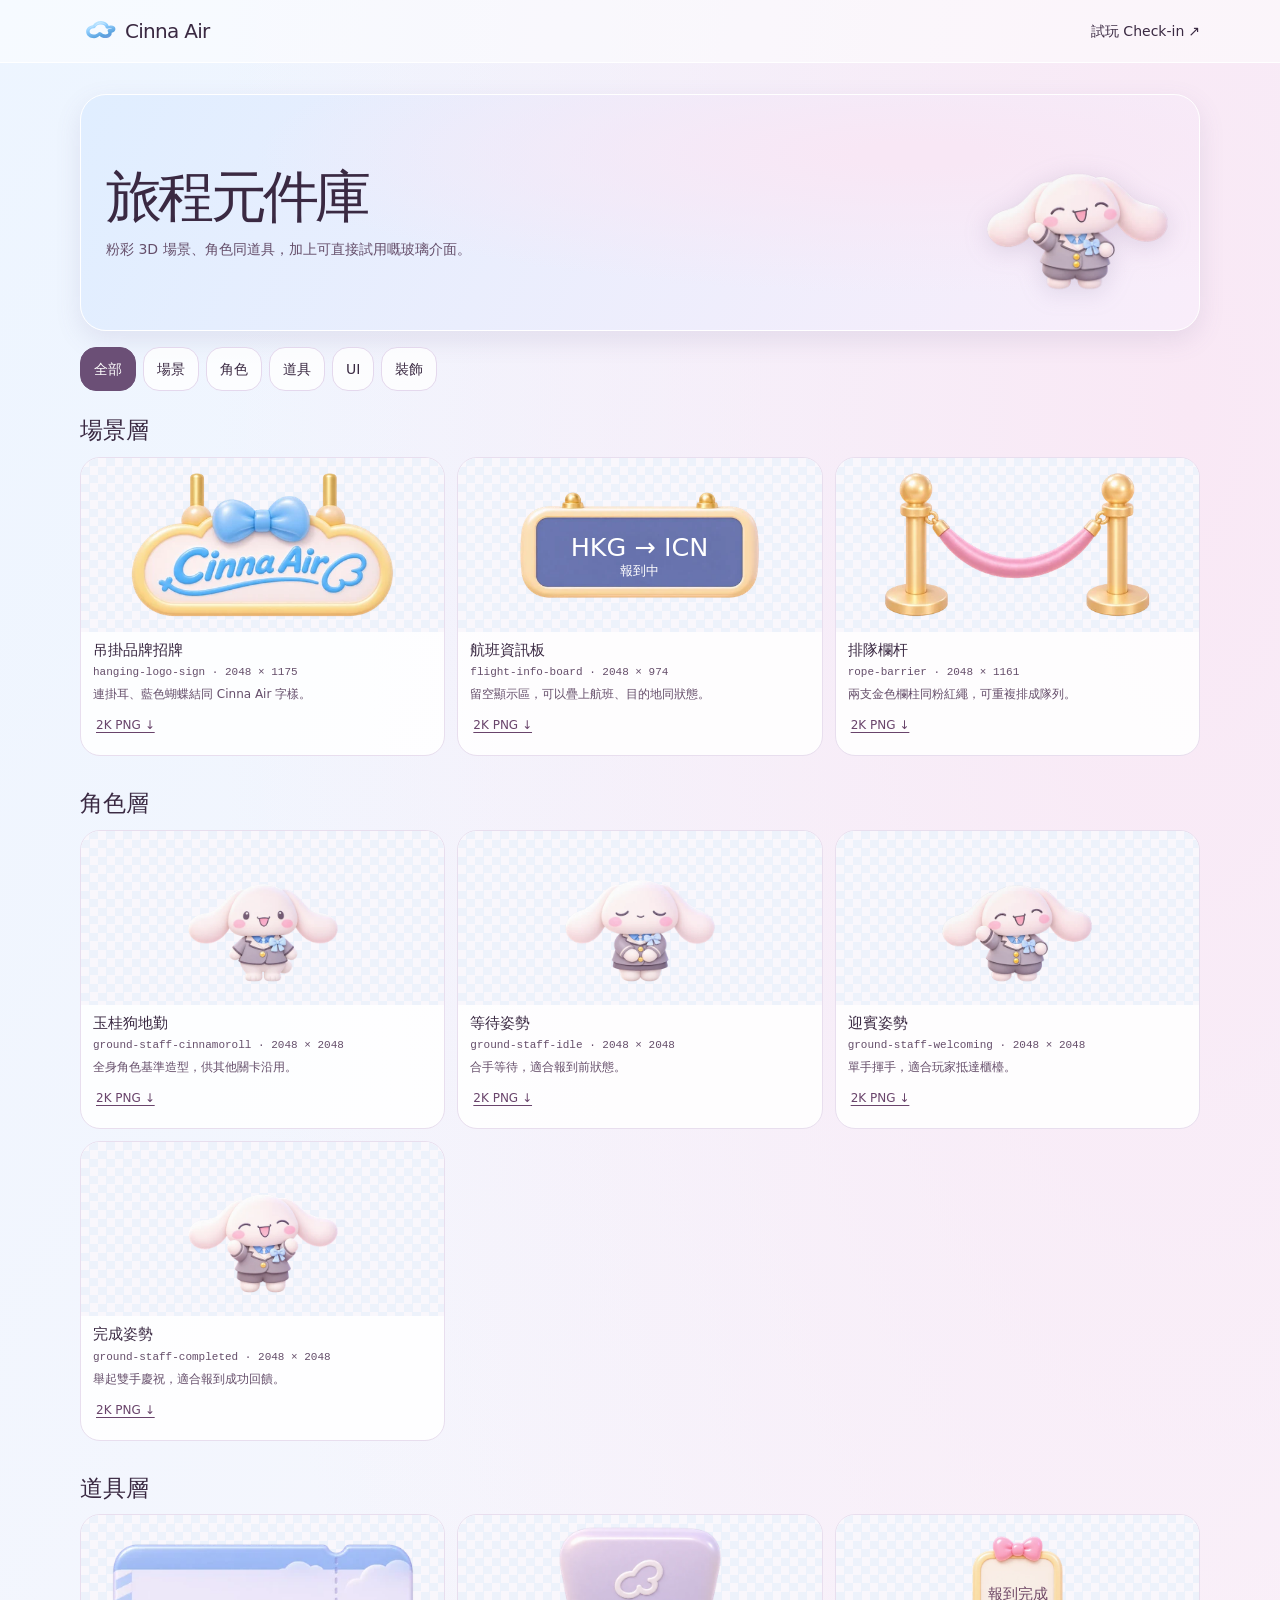
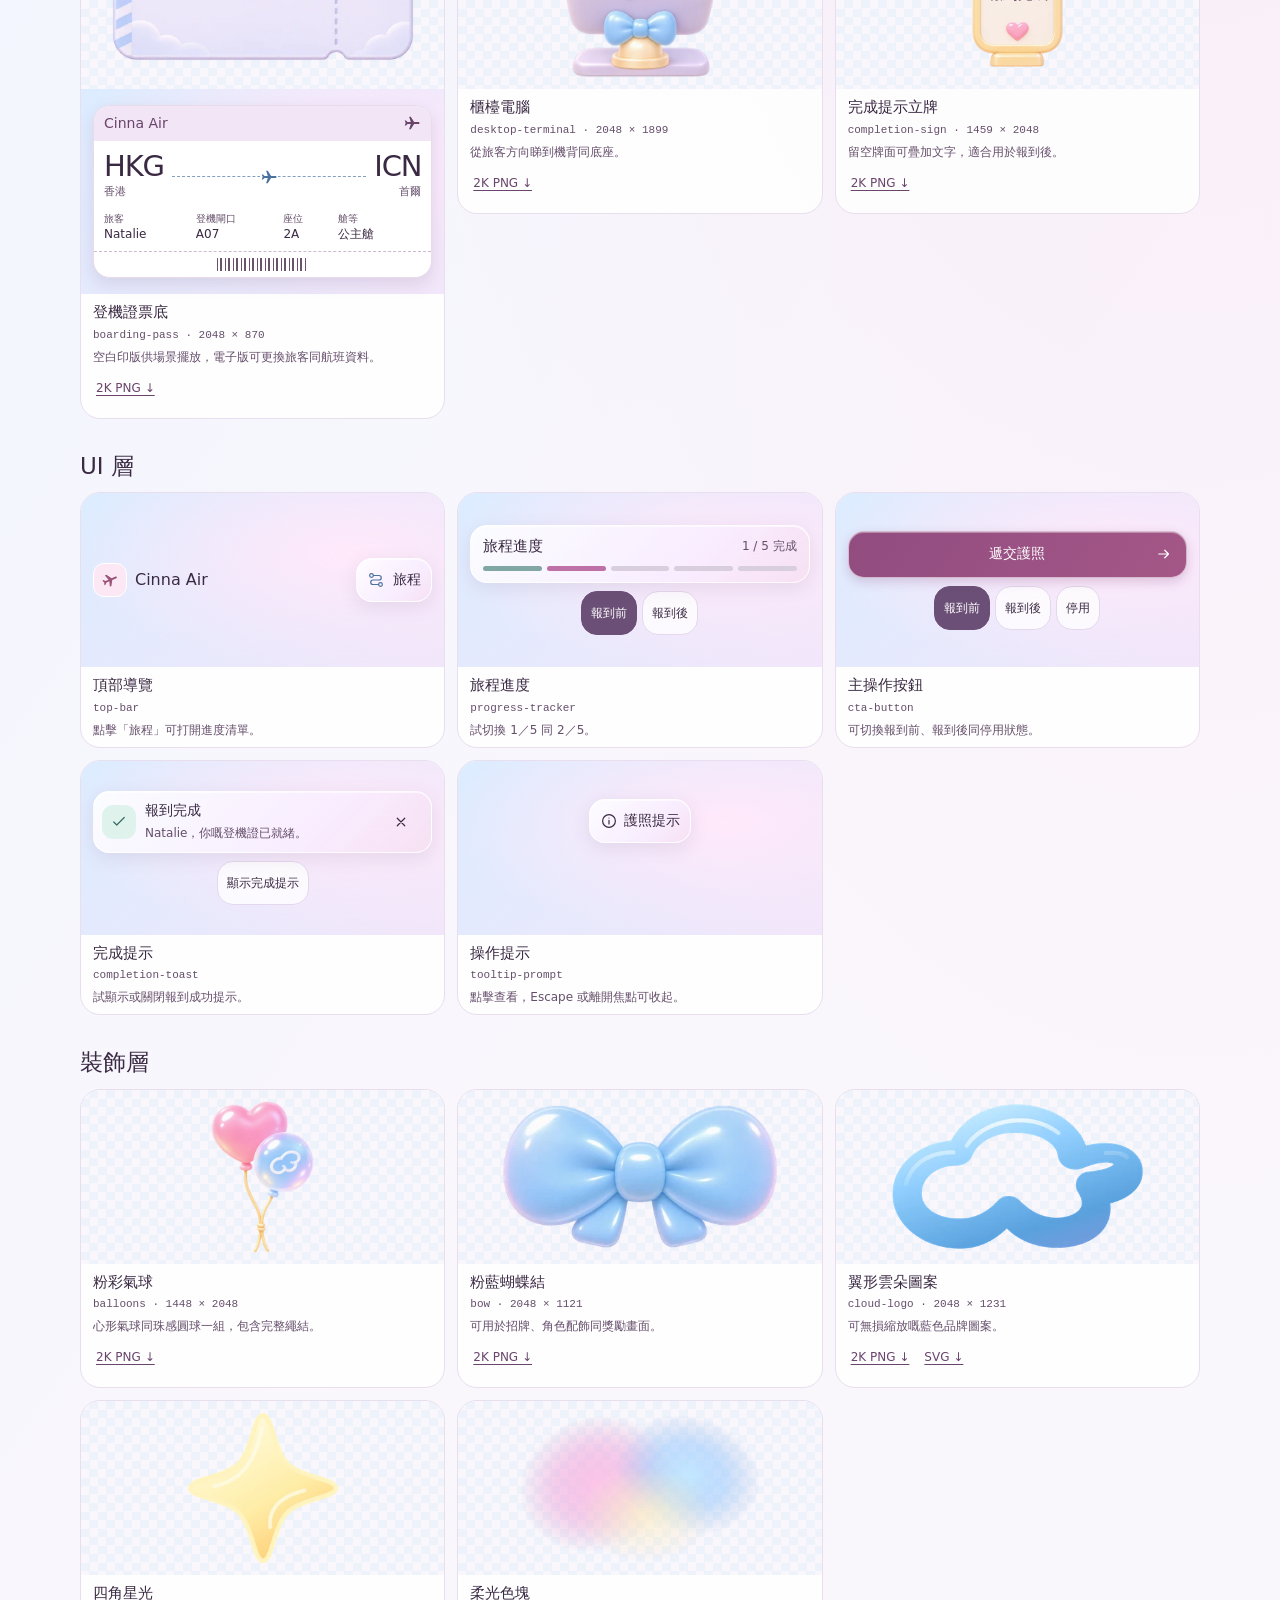
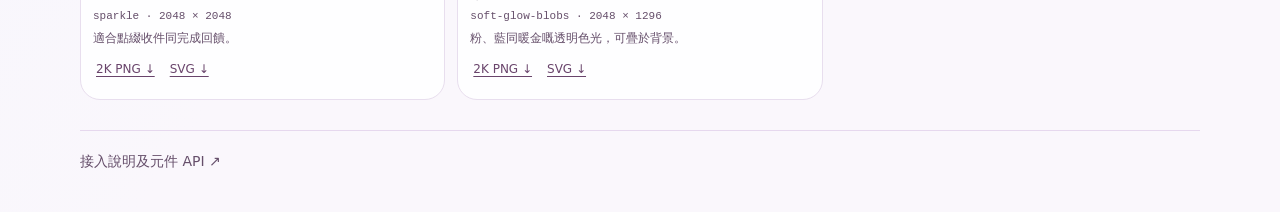
==== components.html @ 31015c62 "Publish Cinna Air Check-in demo and component library" ====
<!doctype html>
<html lang="zh-Hant-HK">
<head>
<meta charset="utf-8">
<meta name="viewport" content="width=device-width,initial-scale=1">
<meta name="theme-color" content="#eff5ff">
<title>Cinna Air · 旅程元件庫</title>
<link rel="stylesheet" href="component-kit.css">
<link rel="stylesheet" href="component-gallery.css">
<script defer src="component-kit.js"></script>
<script defer src="component-assets.js"></script>
<script defer src="component-gallery.js"></script>
</head>
<body>
<header class="masthead"><div class="mast-inner"><div class="wordmark"><img src="assets/components/svg/cloud-logo.svg" alt=""> Cinna Air</div><a href="index.html">試玩 Check-in <span aria-hidden="true">↗</span></a></div></header>
<main class="gallery-shell">
  <header class="intro">
    <div>
      <h1>旅程元件庫</h1>
      <p>粉彩 3D 場景、角色同道具，加上可直接試用嘅玻璃介面。</p>
    </div>
    <img src="assets/components/previews/ground-staff-welcoming.webp" alt="" width="193" height="130">
  </header>
  <nav class="filters" aria-label="元件分類">
    <button type="button" data-category="all" aria-pressed="true">全部</button>
    <button type="button" data-category="scene" aria-pressed="false">場景</button>
    <button type="button" data-category="character" aria-pressed="false">角色</button>
    <button type="button" data-category="prop" aria-pressed="false">道具</button>
    <button type="button" data-category="ui" aria-pressed="false">UI</button>
    <button type="button" data-category="decoration" aria-pressed="false">裝飾</button>
  </nav>
  <div id="component-sections"></div>
  <footer class="gallery-footer"><a href="COMPONENTS.md">接入說明及元件 API ↗</a></footer>
</main>
<dialog class="gallery-dialog" id="journey-demo" aria-labelledby="journey-heading">
  <form method="dialog"><h2 id="journey-heading">旅程進度</h2><button type="submit" aria-label="關閉旅程">×</button></form>
  <ol><li>旅行邀請 <span>已完成</span></li><li>機場報到 <span>進行中</span></li><li>登機與飛行</li><li>抵達首爾</li><li>領取行李及獎勵</li></ol>
</dialog>
<dialog class="gallery-dialog" id="boarding-demo" aria-labelledby="boarding-heading">
  <form method="dialog"><h2 id="boarding-heading">登機證</h2><button type="submit" aria-label="關閉登機證">×</button></form>
  <div data-pass-demo></div>
</dialog>
</body>
</html>
---- component-kit.css ----
.cinna-kit {
  --ck-ink: #3a2942;
  --ck-muted: #654e6a;
  --ck-blue: #4c72a0;
  --ck-finished: #386c65;
  --ck-radius: 16px;
  --ck-duration: 240ms;
  color: var(--ck-ink);
  font: 400 14px/1.4 "Avenir Next", "PingFang HK", "Noto Sans TC", system-ui, sans-serif;
}
.cinna-kit *, .cinna-kit *::before, .cinna-kit *::after { box-sizing: border-box; }
.cinna-kit [hidden] { display: none; }
.cinna-kit strong { font-weight: 500; }
.cinna-kit :is(h2,h3,p,dd,dl,ol) { margin: 0; }
.cinna-kit button { font: inherit; color: inherit; cursor: pointer; }
.cinna-kit button:focus-visible { outline: 2px solid #79527e; outline-offset: 3px; }
.cinna-kit svg { width: 18px; height: 18px; flex: none; display: block; }
.ck-glass { border: 1px solid #fffc; background: #faf5ffff; box-shadow: inset 0 1px 0 #fff9, 0 5px 18px #66547820; border-radius: var(--ck-radius); }
@supports ((backdrop-filter: blur(1px)) or (-webkit-backdrop-filter: blur(1px))) {
  .ck-glass {
    background: linear-gradient(135deg,#ffffffdf,#f7eeffc4 64%,#f5ddefb8);
    -webkit-backdrop-filter: blur(17px) saturate(122%);
    backdrop-filter: blur(17px) saturate(122%);
  }
}
.ck-topbar, .ck-brand, .ck-journey-button { display: flex; align-items: center; gap: 8px; }
.ck-topbar { justify-content: space-between; gap: 10px; }
.ck-brand { font-size: 16px; font-weight: 500; white-space: nowrap; }
.ck-brand-icon { width: 34px; height: 34px; display: grid; place-items: center; flex: none; border-radius: 11px; background: #fbe8f4; color: #995478; border: 1px solid #fff; }
.ck-brand-icon svg { transform: rotate(-24deg); }
.ck-journey-button { min-height: 44px; padding: 7px 10px; font-size: 13px; }
.ck-journey-button svg { color: var(--ck-blue); }
.ck-progress { border-radius: 17px; padding: 11px 12px; }
.ck-progress :is(.ck-progress-head,.ck-progress-track) { display: flex; align-items: center; gap: 5px; }
.ck-progress-head { justify-content: space-between; }
.ck-progress h3 { font-size: 16px; font-weight: 400; }
.ck-progress [data-ck-progress-text] { color: var(--ck-muted); font-size: 12px; white-space: nowrap; }
.ck-progress-track { margin-top: 10px; }
.ck-progress-track i { flex: 1; height: 5px; min-width: 0; border-radius: 10px; background: #d8cede; }
.ck-progress-track i[data-status="current"] { background: #bd71a6; }
.ck-progress-track i[data-status="done"] { background: #81a7a5; }
.ck-cta {
  position: relative; width: 100%; min-height: 47px; display: grid; place-items: center;
  padding: 7px 38px; border: 1px solid #fff9; border-radius: var(--ck-radius);
  background: linear-gradient(120deg,#914c80,#a45787); color: #fff !important;
  box-shadow: inset 0 1px 0 #fff5, 0 4px 11px #854b833f;
}
.ck-cta[data-state="after"] { background: linear-gradient(120deg,#4c699b,#4e7ba9); }
.ck-cta svg { position: absolute; right: 13px; }
.ck-cta:hover:not(:disabled) { filter: brightness(1.08); }
.ck-cta:active:not(:disabled) { transform: translateY(1px); }
.ck-cta:disabled { opacity: .49; cursor: default; }
.ck-toast { display: flex; align-items: center; gap: 9px; padding: 8px; }
.ck-toast:not([hidden]) { animation: ck-appear var(--ck-duration) ease-out both; }
.ck-toast-icon { flex: none; display: grid; place-items: center; width: 34px; height: 34px; border-radius: 11px; background: #dff3ec; color: var(--ck-finished); }
.ck-toast p { font-size: 12px; color: var(--ck-muted); }
.ck-toast > button { min-width: 44px; min-height: 44px; margin-inline-start: auto; display: grid; place-items: center; border: 0; background: transparent; border-radius: 11px; }
.ck-tooltip { position: relative; width: max-content; max-width: 100%; margin-inline: auto; }
.ck-tooltip > button { display: flex; align-items: center; gap: 6px; min-height: 44px; padding: 7px 10px; }
.ck-tooltip > span { position: absolute; z-index: 1; top: calc(100% + 6px); left: 50%; transform: translateX(-50%); width: max-content; max-width: min(225px, calc(100vw - 32px)); padding: 7px 10px; background: #5a4160; color: #fff; border-radius: 9px; font-size: 12px; }
.ck-tooltip > span::before { content: ""; position: absolute; bottom: 100%; left: calc(50% - 5px); border: 5px solid transparent; border-bottom-color: #5a4160; }
.ck-pass { border: 1px solid #e9dbea; border-radius: 17px; background: #fff; overflow: hidden; box-shadow: 0 6px 16px #66547827; }
.ck-pass-head, .ck-pass-route { display: flex; justify-content: space-between; align-items: center; }
.ck-pass-head { padding: 8px 10px; color: #69446b; background: #f2e5f5; }
.ck-pass-route { gap: 8px; padding: 11px 10px; }
.ck-pass-route strong { display: block; font-weight: 300; font-size: 29px; line-height: 1; letter-spacing: -.04em; }
.ck-pass-route small { font-size: 11px; color: var(--ck-muted); }
.ck-pass-route > div:last-child { text-align: right; }
.ck-pass-line { display: grid; place-items: center; flex: 1; min-width: 26px; color: var(--ck-blue); border-top: 1px dashed #859dc0; height: 1px; }
.ck-pass-line svg { background: #fff; transform: translateY(-50%); }
.ck-pass dl { display: grid; grid-template-columns: 1.05fr 1fr .6fr 1fr; gap: 4px; padding: 0 10px 9px; }
.ck-pass dt { font-size: 10px; color: var(--ck-muted); }
.ck-pass dd { font-size: 12px; }
.ck-pass-stub { border-top: 1px dashed #cdb9d3; padding: 6px; display: grid; place-items: center; }
.ck-pass-stub i { width: 91px; height: 13px; background: repeating-linear-gradient(90deg,#6b526b 0 1px, transparent 1px 3px,#6b526b 3px 5px,transparent 5px 8px); }
@keyframes ck-appear { from { opacity: 0; transform: translateY(5px); } }
@media (prefers-reduced-motion: reduce) { .ck-toast:not([hidden]) { animation: none; } }
.ck-display { position: relative; margin: 0; container-type: inline-size; }
.ck-display img { display: block; width: 100%; height: auto; }
.ck-display figcaption { position: absolute; display: grid; align-content: center; gap: 1px; text-align: center; line-height: 1.2; }
.ck-flight figcaption { color: #fff; inset: 30% 12% 13%; }
.ck-flight strong { font-size: clamp(12px, 10cqw, 28px); }
.ck-flight span { font-size: clamp(8px, 5cqw, 15px); }
.ck-completion-sign figcaption { color: #704967; inset: 27% 16% 36%; }
.ck-completion-sign strong { font-size: clamp(12px, 15cqw, 31px); }
---- component-gallery.css ----
:root {
  font: 400 14px/1.5 "Avenir Next", "PingFang HK", "Noto Sans TC", system-ui, sans-serif;
  color: #3a2942;
  background: #f3f4fc;
  --gallery-ink: #3a2942;
  --gallery-muted: #654e6a;
}
* { box-sizing: border-box; }
body { margin: 0; background: radial-gradient(ellipse at 93% 12%,#f9e8f5,transparent 58%),linear-gradient(125deg,#edf5ff,#faf7fc 69%); }
[hidden] { display: none !important; }
a { color: inherit; }
button { font: inherit; color: inherit; cursor: pointer; }
:focus-visible { outline: 2px solid #79527e; outline-offset: 3px; }
.masthead { background: #fff8; border-bottom: 1px solid #fff; }
.mast-inner, .gallery-shell { width: min(calc(100% - 42px), 1120px); margin-inline: auto; }
.mast-inner { display: flex; align-items: center; justify-content: space-between; gap: 14px; min-height: 62px; }
.wordmark { display: flex; align-items: center; gap: 4px; font-size: 20px; font-weight: 500; letter-spacing: -.035em; white-space: nowrap; }
.wordmark img { width: 41px; }
.mast-inner a, .gallery-footer a { display: inline-flex; align-items: center; gap: 4px; min-height: 44px; text-decoration: none; }
.mast-inner a:hover, .gallery-footer a:hover { text-decoration: underline; }
.intro {
  display: flex; align-items: center; justify-content: space-between; min-height: 163px; margin: 31px 0 16px;
  padding: 21px 25px; border: 1px solid #fff; border-radius: 26px;
  background: radial-gradient(ellipse at 75% 25%,#f8e7f5 5%,transparent 56%),linear-gradient(116deg,#e0eeff,#f9edfa);
  box-shadow: 0 9px 26px #6d609121;
}
.intro h1 { font-size: clamp(31px,5.8vw,56px); letter-spacing: -.065em; font-weight: 300; margin: 0; line-height: 1.15; }
.intro p { margin: 9px 0 0; font-size: 14px; color: var(--gallery-muted); max-width: 390px; }
.intro img { display: block; width: clamp(73px,22vw,193px); height: auto; filter: drop-shadow(0 4px 12px #7a649333); }
.filters { display: flex; flex-wrap: wrap; gap: 7px; margin-bottom: 16px; }
.filters button, .demo-control {
  min-height: 44px; padding: 6px 13px; border: 1px solid #e4d8ed; border-radius: 16px; background: #fffc;
}
.filters button[aria-pressed="true"], .demo-control[aria-pressed="true"] { color: #fff; background: #6b4f76; border-color: #6b4f76; }
.component-section { margin: 22px 0 30px; }
.component-section h2 { font-size: 23px; font-weight: 400; margin: 0 0 9px; }
.grid { display: grid; grid-template-columns: repeat(3,minmax(0,1fr)); gap: 12px; align-items: start; }
.asset-card { border: 1px solid #e8deee; border-radius: 20px; overflow: hidden; background: #ffffffe2; }
.asset-preview { position: relative; display: grid; place-items: center; height: 174px; overflow: hidden; background: repeating-conic-gradient(#edf2fb 0% 25%,#f9f7fc 0% 50%) 0 0/17px 17px; }
.asset-preview > img { display: block; position: absolute; inset: 4% 6%; width: 88%; height: 92%; object-fit: contain; }
.asset-card .info { padding: 9px 12px 8px; }
.asset-card h3 { margin: 0; font-weight: 500; font-size: 15px; line-height: 1.3; }
.asset-card p { margin: 4px 0 0; color: var(--gallery-muted); font-size: 12px; }
.asset-card code { color: var(--gallery-muted); overflow-wrap: anywhere; font-size: 11px; }
.asset-links { display: flex; flex-wrap: wrap; gap: 5px 9px; }
.asset-links a { display: inline-flex; align-items: center; min-height: 44px; color: #69446b; font-size: 12px; text-underline-offset: 3px; padding: 0 3px; }
.demo { min-height: 174px; padding: 12px; display: grid; gap: 8px; align-content: center; background: radial-gradient(ellipse at 74% 35%,#ffe9fa,transparent 74%),linear-gradient(140deg,#dcecff,#f2e6fa); }
.demo-toolbar { display: flex; flex-wrap: wrap; justify-content: center; gap: 5px; }
.demo-control { font-size: 12px; padding-inline: 9px; }
.demo[data-demo="tooltip-prompt"] { align-content: start; padding-top: 38px; }
.demo[data-demo="boarding-pass"] { min-height: 205px; }
.gallery-footer { padding: 9px 0 28px; border-top: 1px solid #e6d8ee; color: #654e6a; }
.gallery-dialog { width: min(calc(100% - 30px),350px); padding: 14px; border: 1px solid #fff; border-radius: 22px; color: var(--gallery-ink); background: #fff6fced; }
.gallery-dialog::backdrop { background: #47334f57; backdrop-filter: blur(3px); }
.gallery-dialog form { display: flex; align-items: center; justify-content: space-between; }
.gallery-dialog form h2 { font-weight: 400; margin: 0; font-size: 22px; }
.gallery-dialog form button { min-width: 44px; min-height: 44px; border-radius: 13px; border: 1px solid #ebddec; background: #fff9; font-size: 20px; }
.gallery-dialog ol { padding-left: 22px; }
.gallery-dialog li { padding: 3px 0; }
.gallery-dialog li span { margin-left: 7px; font-size: 11px; color: var(--gallery-muted); }
@media (max-width: 760px) {
  .grid { grid-template-columns: repeat(2,minmax(0,1fr)); }
  .mast-inner, .gallery-shell { width: calc(100% - 28px); }
}
@media (max-width: 460px) {
  .intro { padding: 14px; margin-top: 17px; min-height: 125px; gap: 4px; }
  .intro p { font-size: 12px; }
  .asset-preview { height: 133px; }
  .component-section[data-group="ui"] .grid { grid-template-columns: 1fr; }
  .asset-card:has(.demo[data-demo="boarding-pass"]) { grid-column: 1/-1; }
}
.asset-overlay[data-asset="flight-info-board"] { width: min(82%, 255px); }
.asset-overlay[data-asset="completion-sign"] { width: 99px; }
@media (max-width: 460px) {
  .asset-overlay[data-asset="completion-sign"] { width: 75px; }
}
#boarding-demo [data-pass-demo] { margin-top: 10px; }
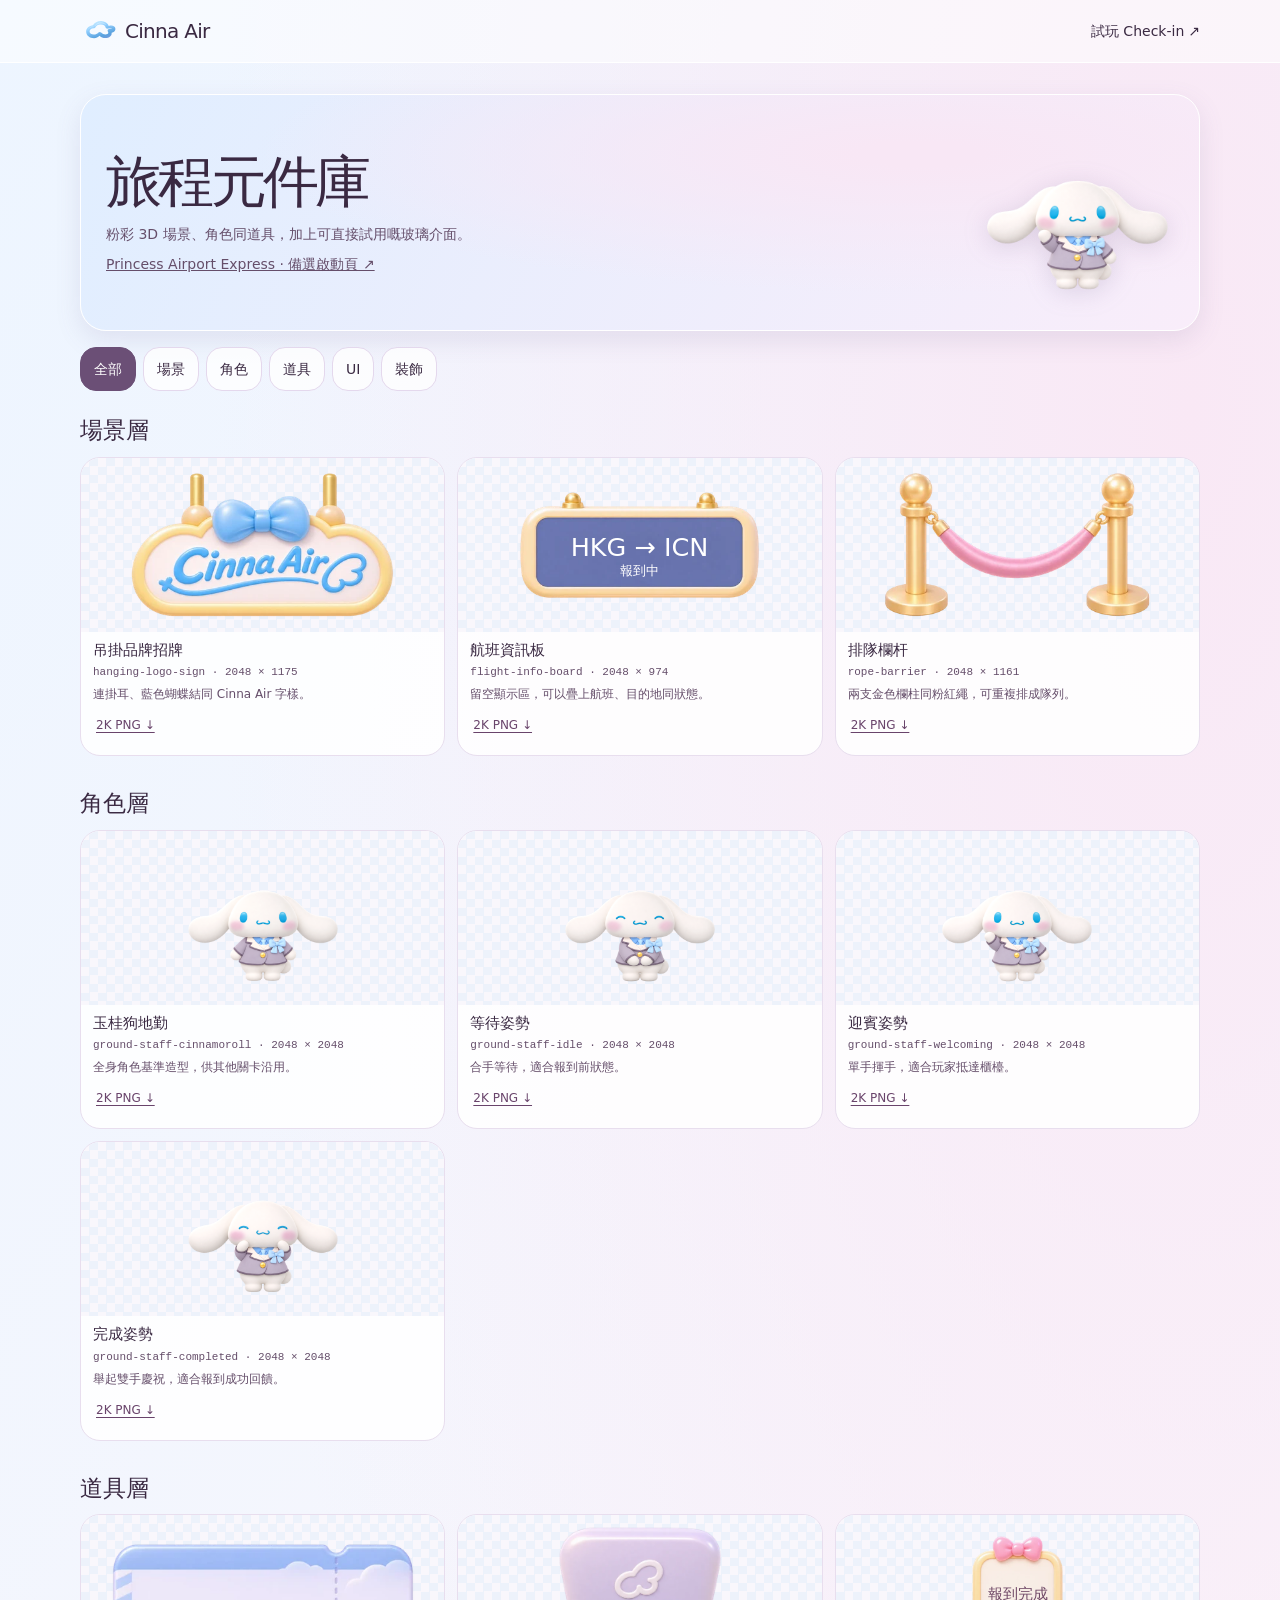
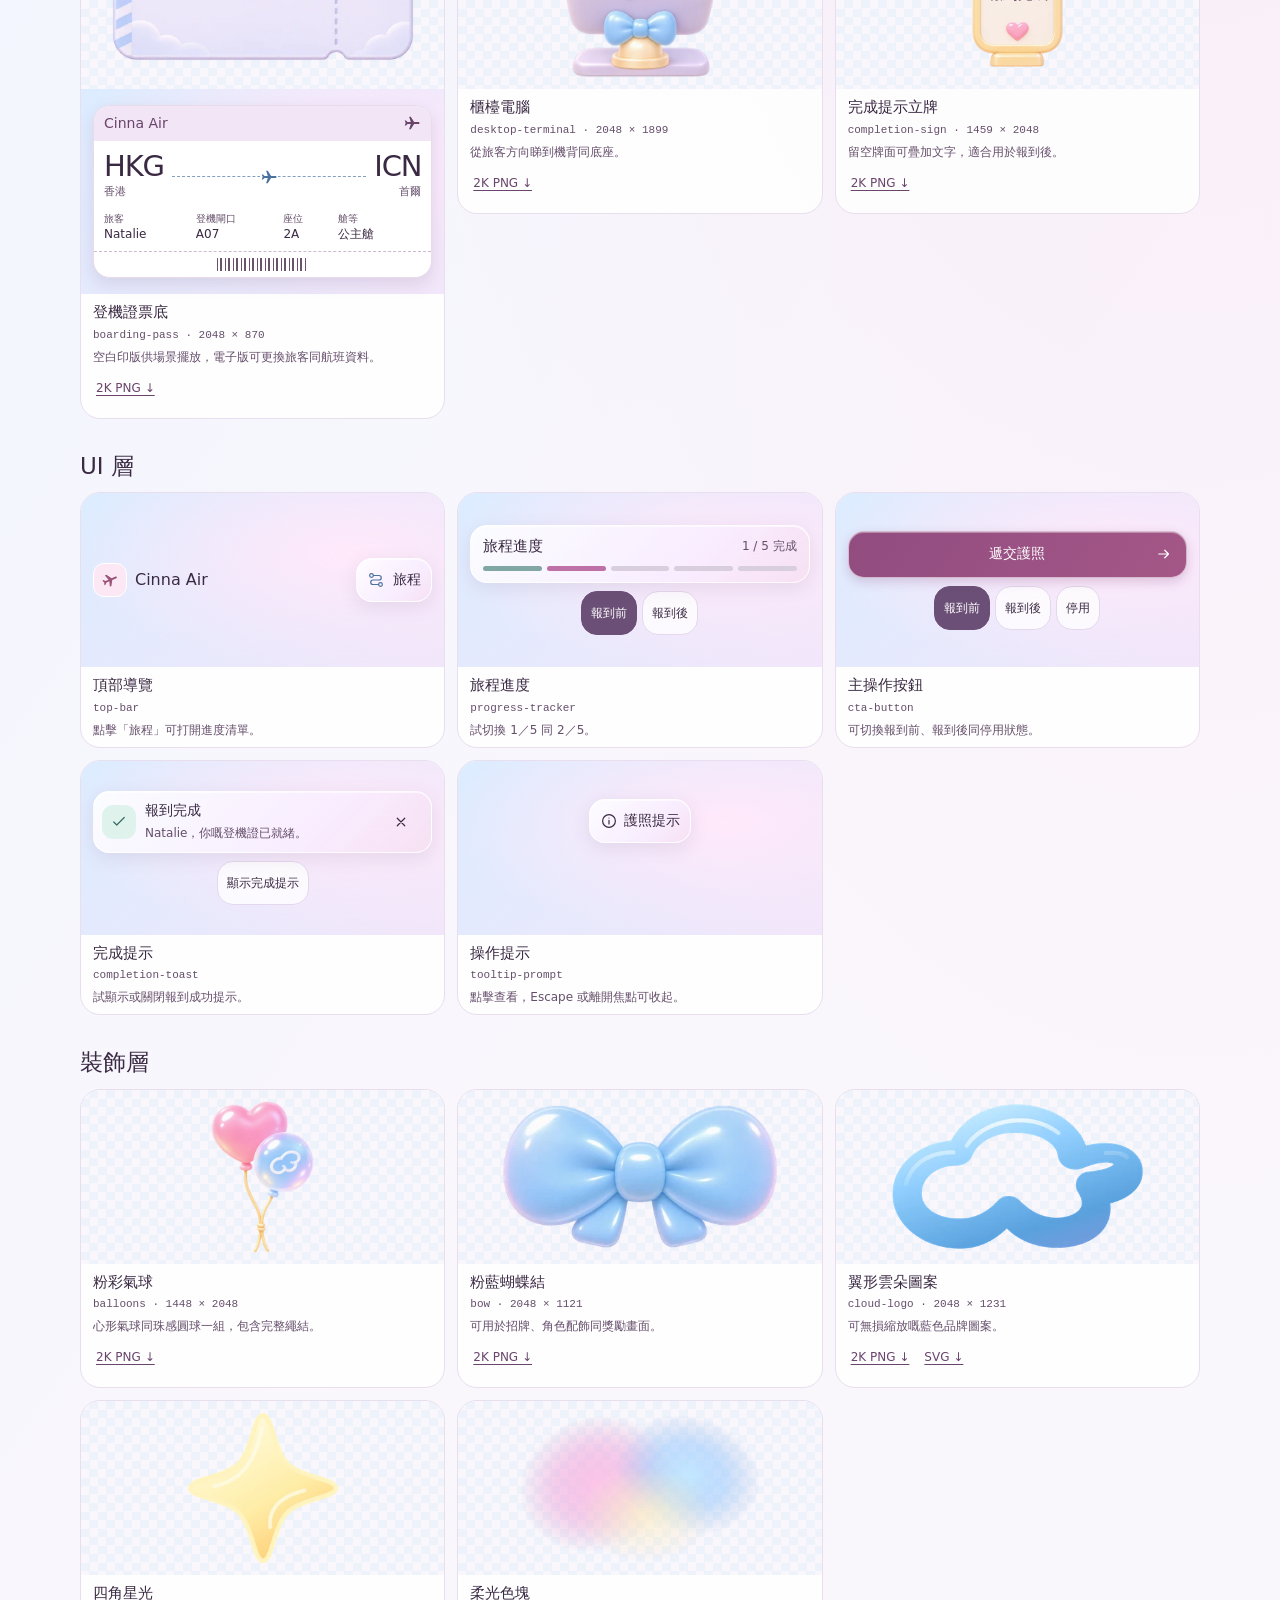
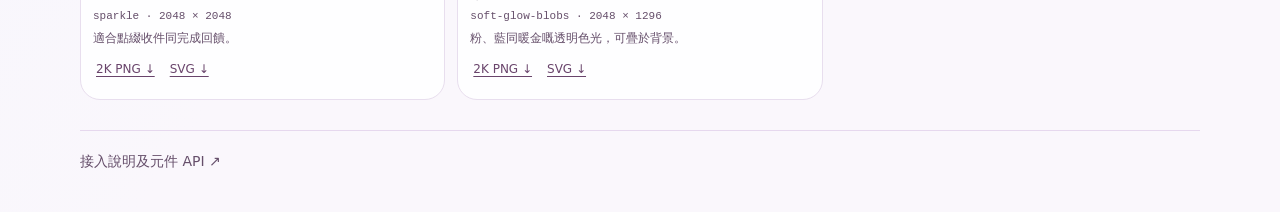
==== commit 168790b8: "Updated Cinnamoroll game" ====
--- a/components.html
+++ b/components.html
@@ -18,8 +18,9 @@
     <div>
       <h1>旅程元件庫</h1>
       <p>粉彩 3D 場景、角色同道具，加上可直接試用嘅玻璃介面。</p>
+      <p><a href="airport-express.html">Princess Airport Express · 備選啟動頁 ↗</a></p>
     </div>
-    <img src="assets/components/previews/ground-staff-welcoming.webp" alt="" width="193" height="130">
+    <img src="assets/components/png/ground-staff-welcoming.png" alt="" width="193" height="130">
   </header>
   <nav class="filters" aria-label="元件分類">
     <button type="button" data-category="all" aria-pressed="true">全部</button>
